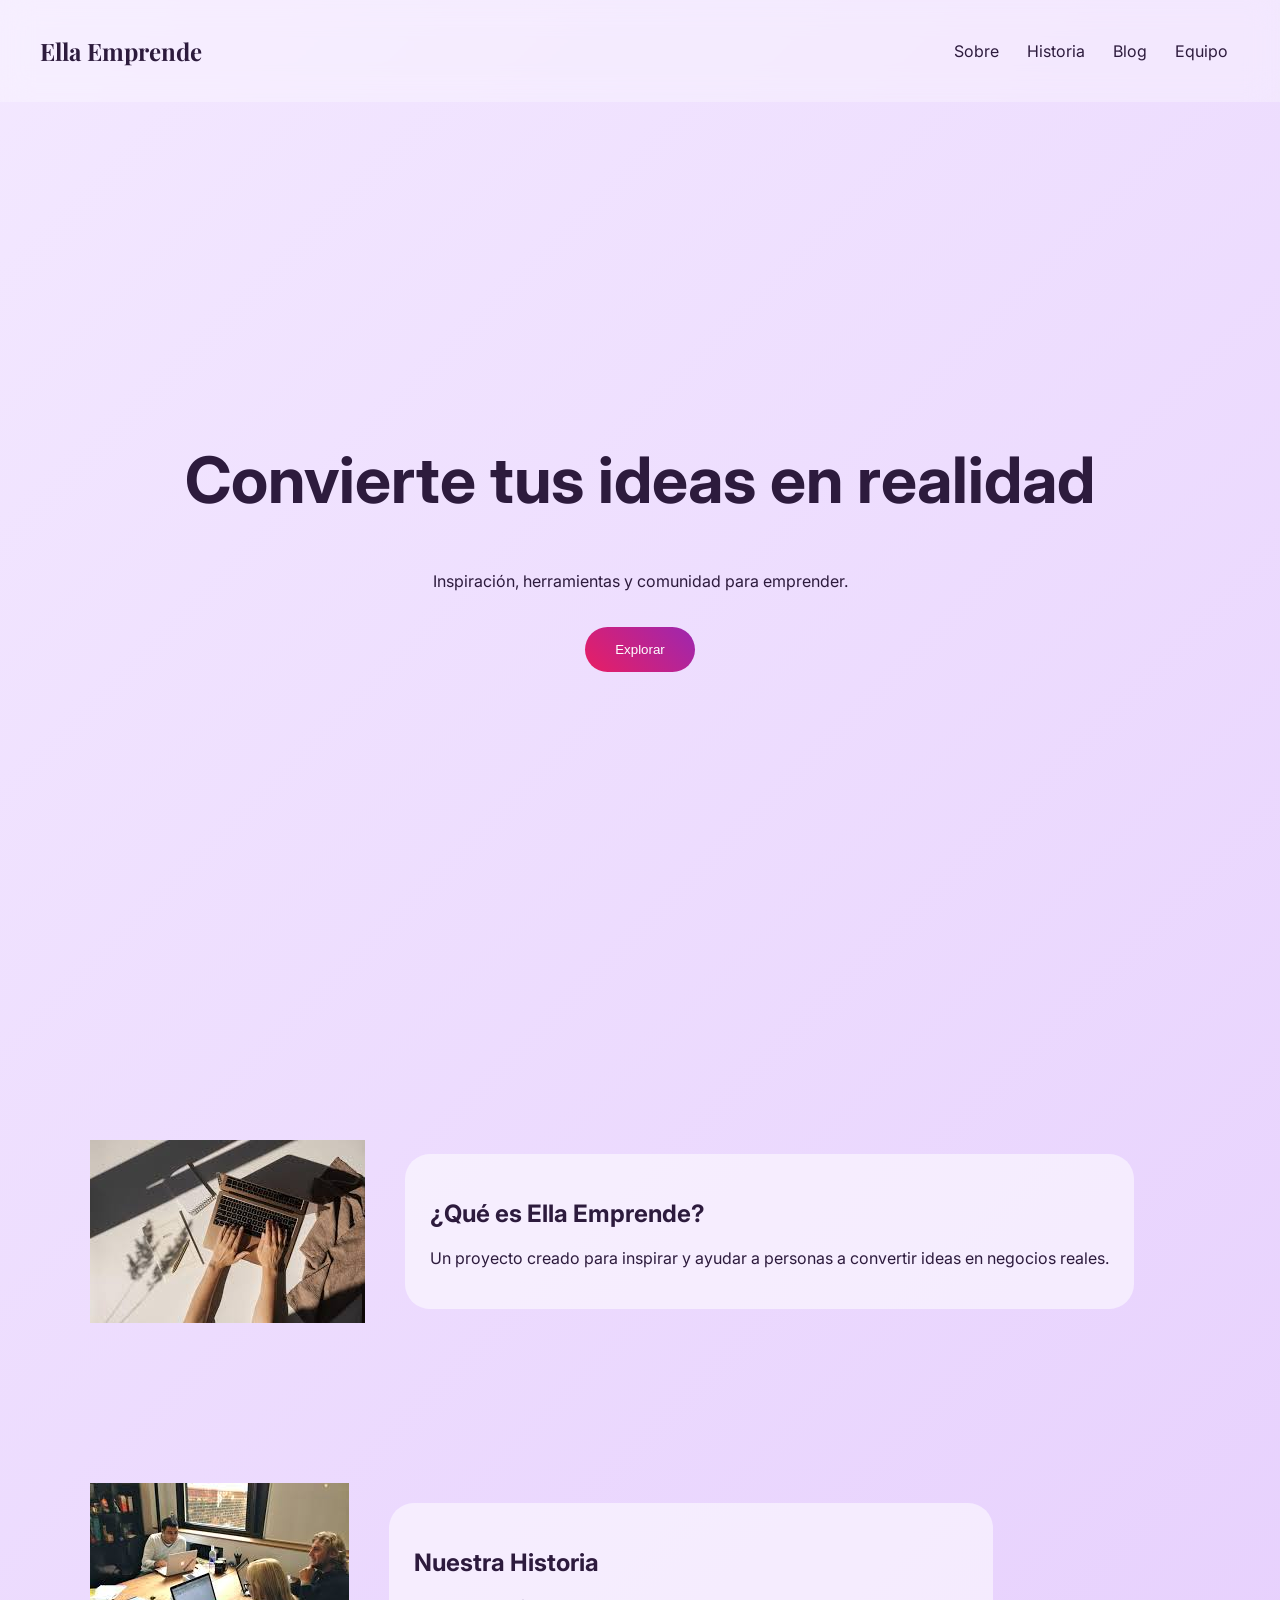
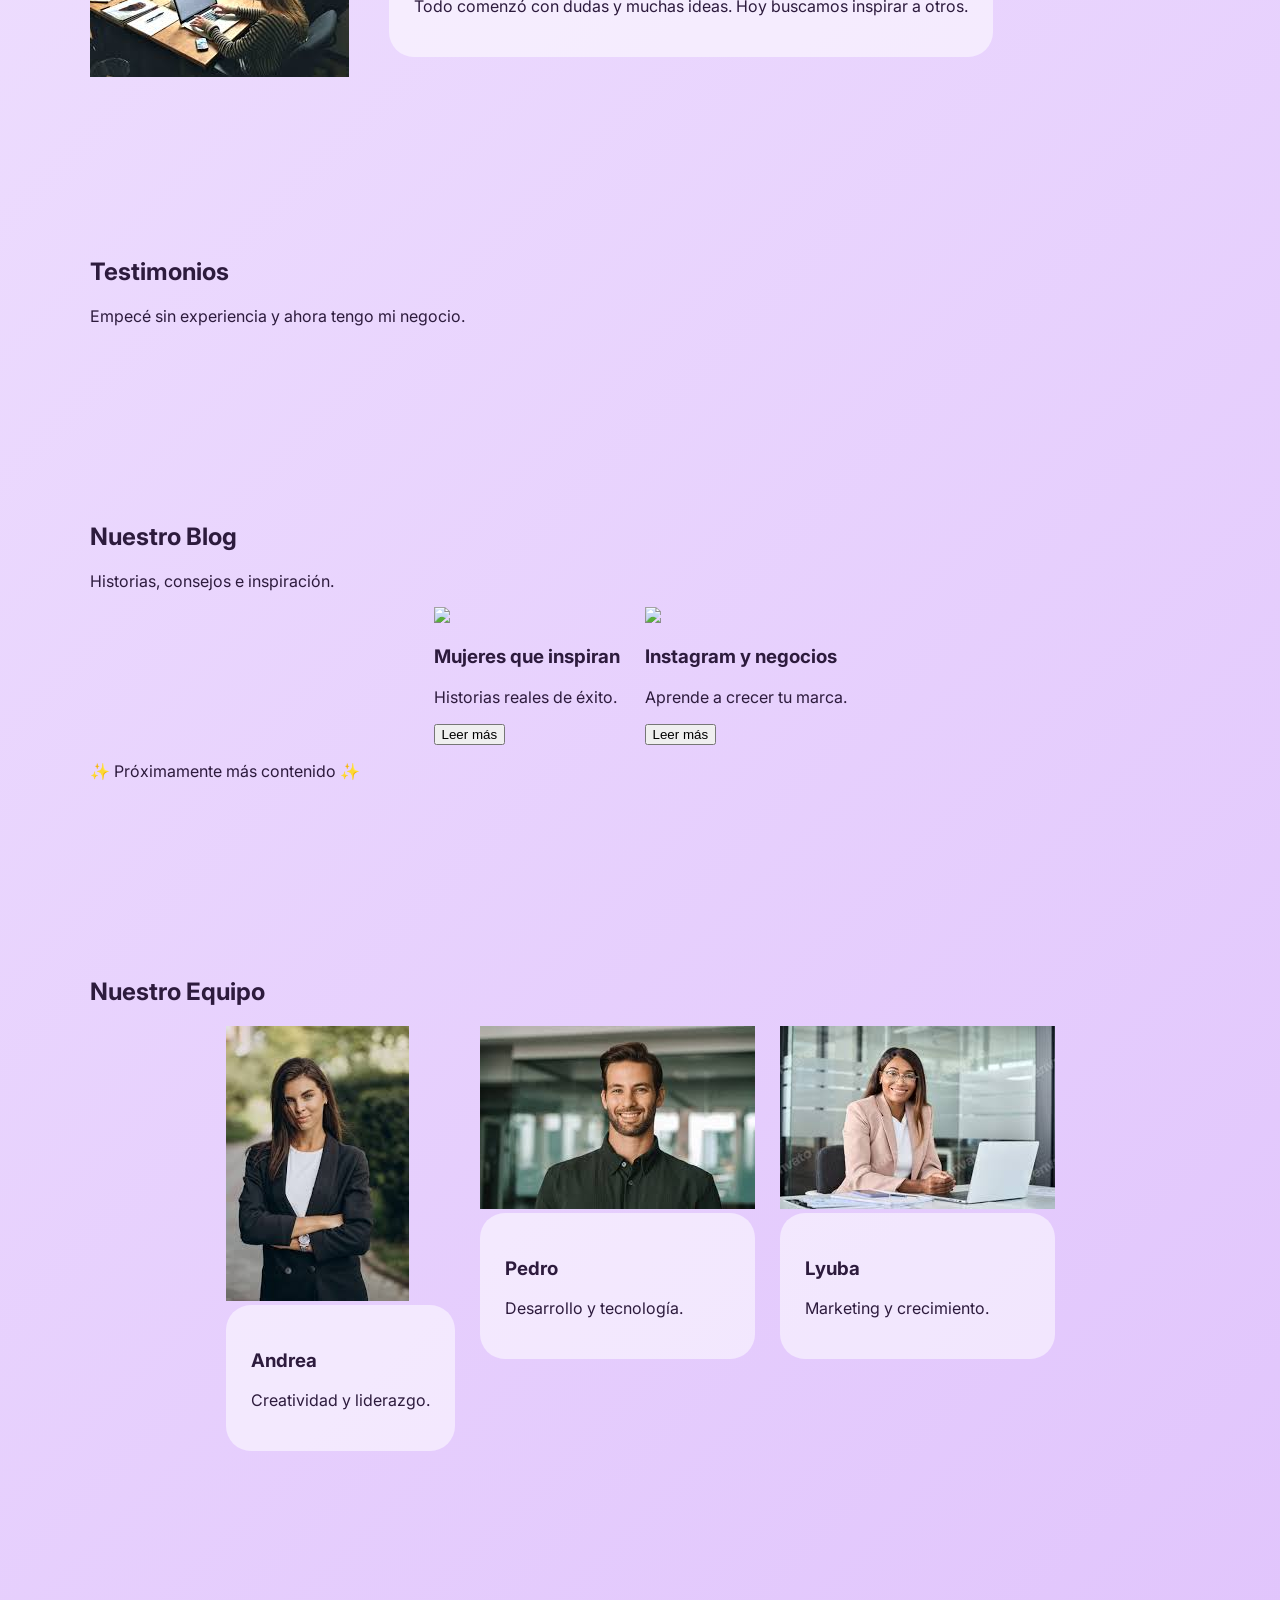
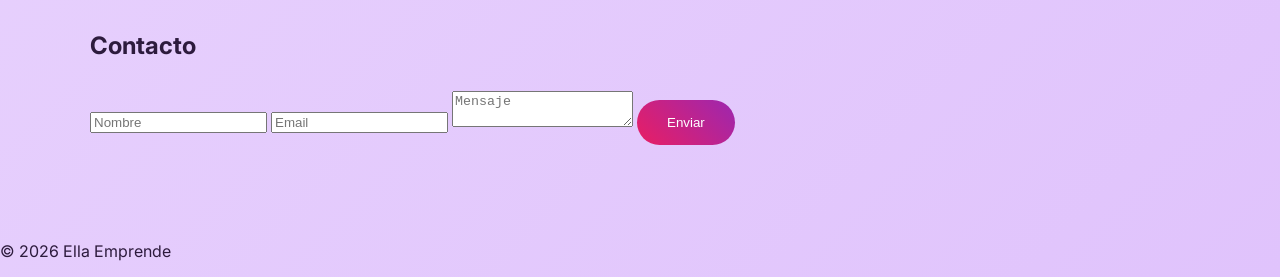
==== index.html @ 3cf716b4 "Add files via upload" ====
<!DOCTYPE html>
<html lang="es">
<head>
<meta charset="UTF-8">
<meta name="viewport" content="width=device-width, initial-scale=1.0">

<title>Ella Emprende</title>

<link href="https://fonts.googleapis.com/css2?family=Playfair+Display:wght@400;700&family=Inter:wght@300;500&display=swap" rel="stylesheet">

<link rel="stylesheet" href="css/styles.css">
</head>

<body>

<header>
    <h2 class="logo">Ella Emprende</h2>

    <nav>
        <a href="#about">Sobre</a>
        <a href="#historia">Historia</a>
        <a href="#blog">Blog</a>
        <a href="#equipo">Equipo</a>
    </nav>
</header>

<section class="hero">
    <div class="hero-content">
        <h1>Convierte tus ideas en realidad</h1>
        <p>Inspiración, herramientas y comunidad para emprender.</p>
        <button class="main-btn">Explorar</button>
    </div>
</section>

<section id="about" class="about reveal">
    <img src="img/about.jpg">

    <div class="box">
        <h2>¿Qué es Ella Emprende?</h2>
        <p>Un proyecto creado para inspirar y ayudar a personas a convertir ideas en negocios reales.</p>
    </div>
</section>

<section id="historia" class="historia reveal">
    <div class="historia-container">
        <img src="img/historia.jpg">

        <div class="box">
            <h2>Nuestra Historia</h2>
            <p>Todo comenzó con dudas y muchas ideas. Hoy buscamos inspirar a otros.</p>
        </div>
    </div>
</section>

<section class="testimonials reveal">
    <h2>Testimonios</h2>
    <p id="testimonial-text"></p>
</section>

<section id="blog" class="blog-section reveal">
    <h1 class="blog-title">Nuestro Blog</h1>
    <p class="blog-subtitle">Historias, consejos e inspiración.</p>

    <div class="blog-container">

        <div class="blog-card">
            <img src="img/blog1.jpg">
            <h3>Mujeres que inspiran</h3>
            <p>Historias reales de éxito.</p>
            <button class="blog-btn">Leer más</button>
        </div>

        <div class="blog-card">
            <img src="img/blog2.jpg">
            <h3>Instagram y negocios</h3>
            <p>Aprende a crecer tu marca.</p>
            <button class="blog-btn">Leer más</button>
        </div>

    </div>

    <p class="coming-soon">✨ Próximamente más contenido ✨</p>
</section>

<section id="equipo" class="cards reveal">
    <h2>Nuestro Equipo</h2>

    <div class="card-container">

        <div class="card">
            <img src="img/persona1.jpg">
            <div class="box">
                <h3>Andrea</h3>
                <p>Creatividad y liderazgo.</p>
            </div>
        </div>

        <div class="card">
            <img src="img/persona2.jpg">
            <div class="box">
                <h3>Pedro</h3>
                <p>Desarrollo y tecnología.</p>
            </div>
        </div>

        <div class="card">
            <img src="img/persona3.jpg">
            <div class="box">
                <h3>Lyuba</h3>
                <p>Marketing y crecimiento.</p>
            </div>
        </div>

    </div>
</section>

<section class="contact reveal">
    <h2>Contacto</h2>

    <form>
        <input type="text" placeholder="Nombre">
        <input type="email" placeholder="Email">
        <textarea placeholder="Mensaje"></textarea>
        <button class="main-btn">Enviar</button>
    </form>
</section>

<footer>
    <p>© 2026 Ella Emprende</p>
</footer>

<script src="js/script.js"></script>

</body>
</html>
---- css/styles.css ----
body{
    margin:0;
    font-family:'Inter',sans-serif;
    background:linear-gradient(135deg,#f3e8ff,#e0c3fc);
    color:#2d1b3d;
    overflow-x:hidden;
}

header{
    position:fixed;
    width:100%;
    top:0;
    display:flex;
    justify-content:space-between;
    align-items:center;
    padding:15px 40px;
    background:rgba(255,255,255,0.3);
    backdrop-filter:blur(15px);
    z-index:1000;
    box-sizing:border-box;
}

.logo{
    font-family:'Playfair Display',serif;
}

nav a{
    text-decoration:none;
    margin:0 12px;
    color:#2d1b3d;
}

.hero{
    height:100vh;
    display:flex;
    justify-content:center;
    align-items:center;
    text-align:center;
}

.hero h1{
    font-size:4rem;
}

.main-btn{
    padding:15px 30px;
    border:none;
    border-radius:30px;
    background:linear-gradient(45deg,#e91e63,#9c27b0);
    color:white;
    cursor:pointer;
    margin-top:20px;
}

section{
    max-width:1100px;
    margin:auto;
    padding:80px 20px;
}

.about,.historia-container{
    display:flex;
    gap:40px;
    align-items:center;
}

.box{
    background:rgba(255,255,255,0.55);
    padding:25px;
    border-radius:25px;
}

.blog-container,.card-container{
    display:flex;
    gap:25px;
    flex-wrap:wrap;
    justify-content:center;
}

.reveal{
    opacity:0;
    transform:translateY(50px);
    transition:1s;
}

.reveal.active{
    opacity:1;
    transform:translateY(0);
}
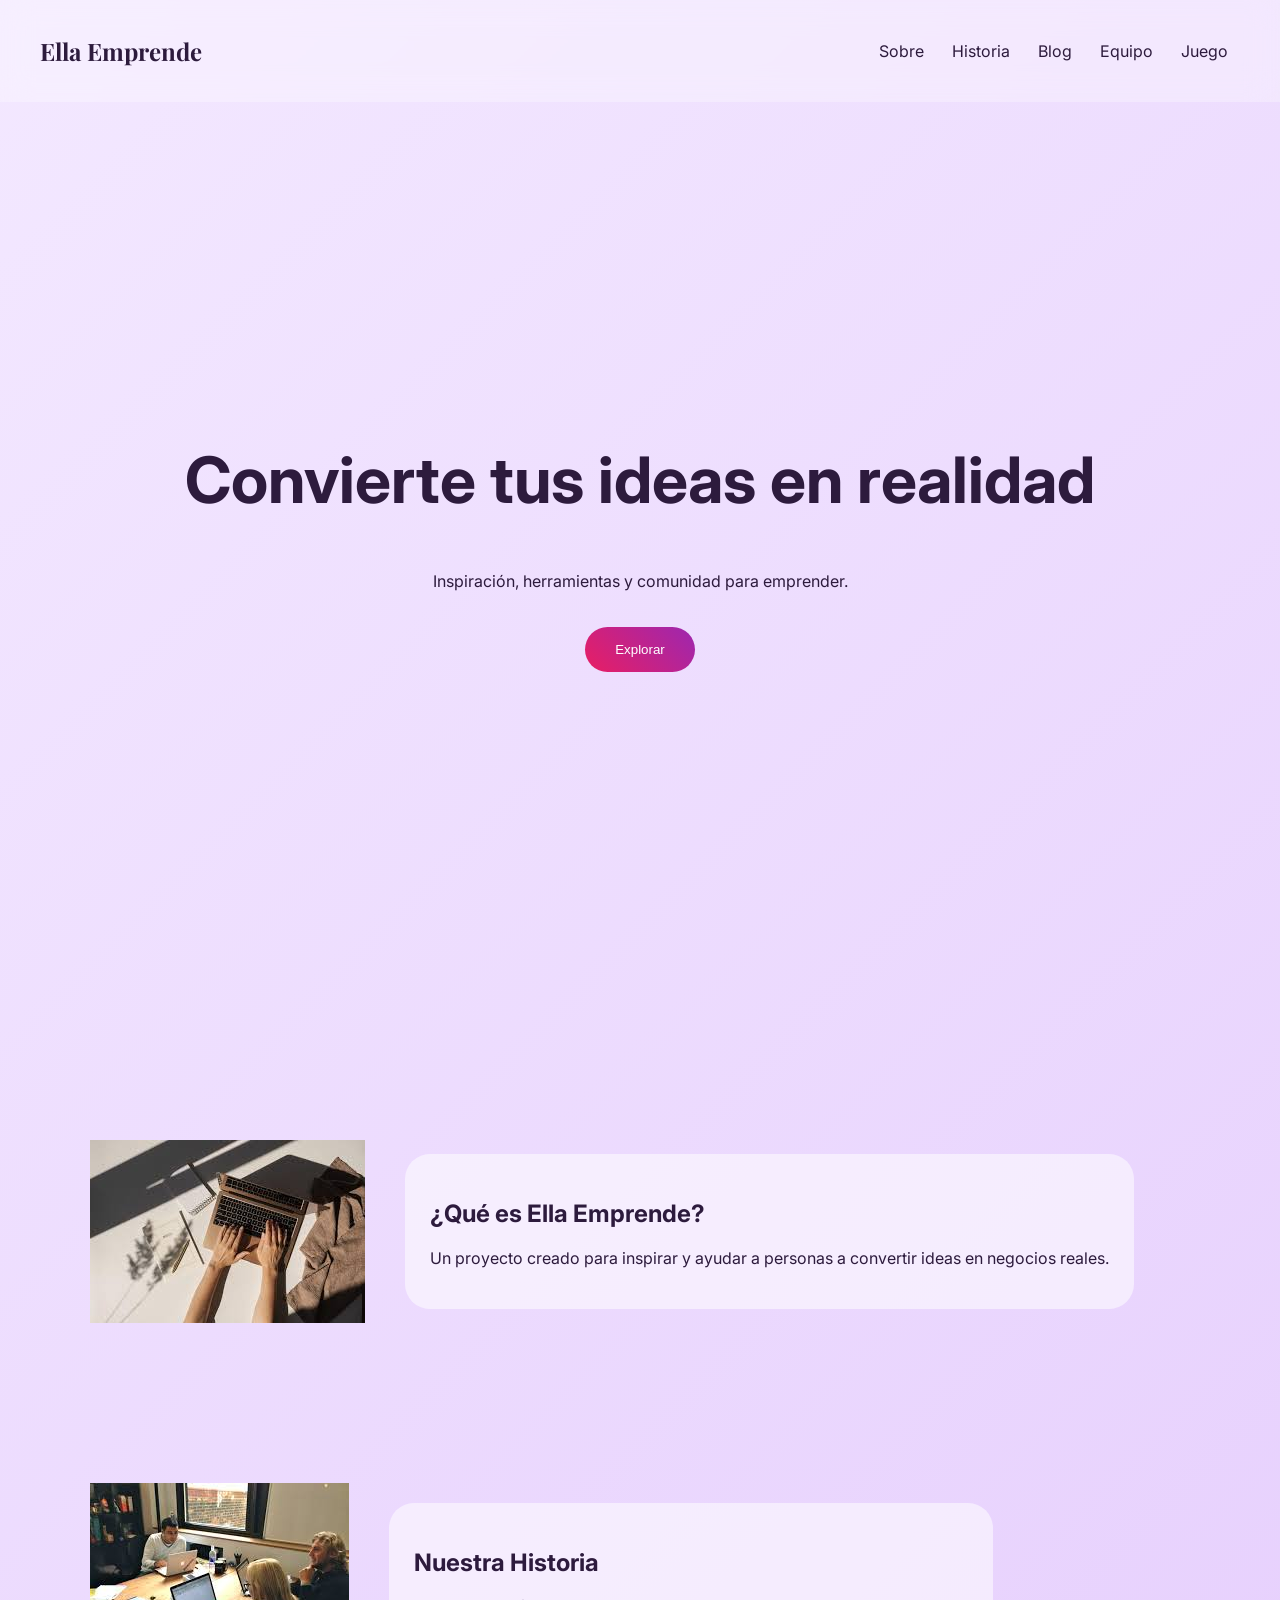
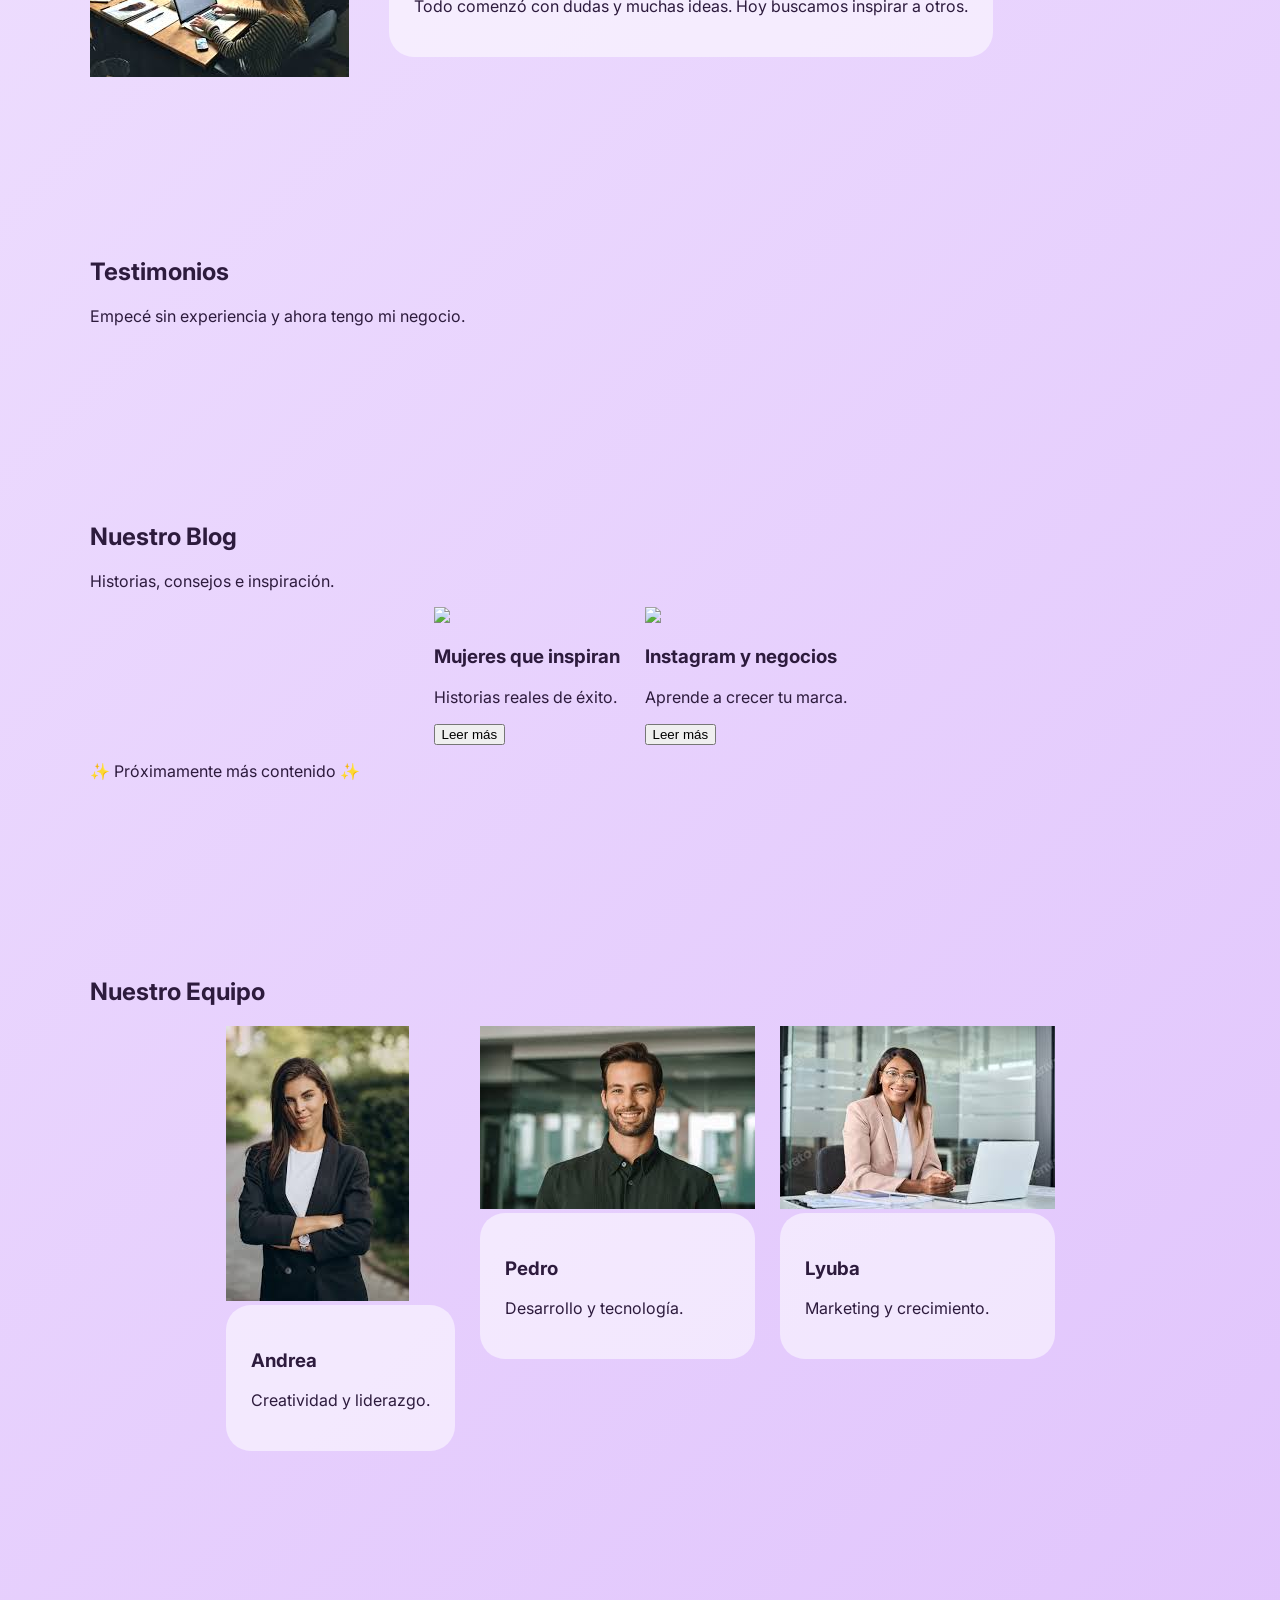
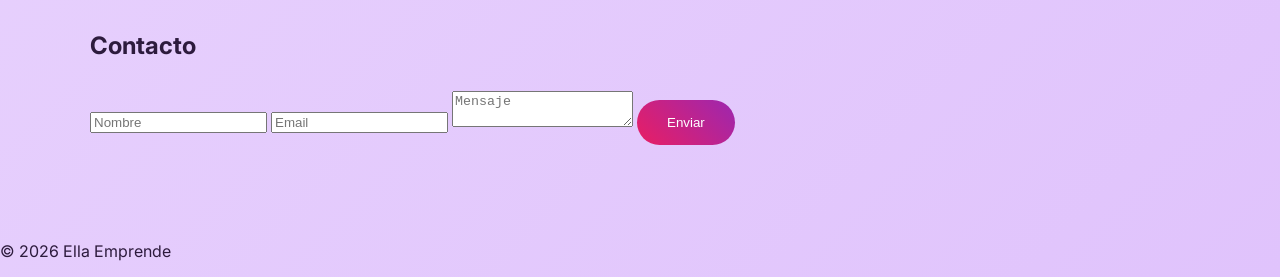
==== commit 38290dfa: "Añade juego de fichas por temas para 2 jugadores Página independiente en juego/ con tablero de 4 col" ====
--- a/index.html
+++ b/index.html
@@ -20,7 +20,8 @@
         <a href="#about">Sobre</a>
         <a href="#historia">Historia</a>
         <a href="#blog">Blog</a>
-        <a href="#equipo">Equipo</a>
+        <a href="#equipo">Equipo</a>
+        <a href="juego/index.html">Juego</a>
     </nav>
 </header>
 
